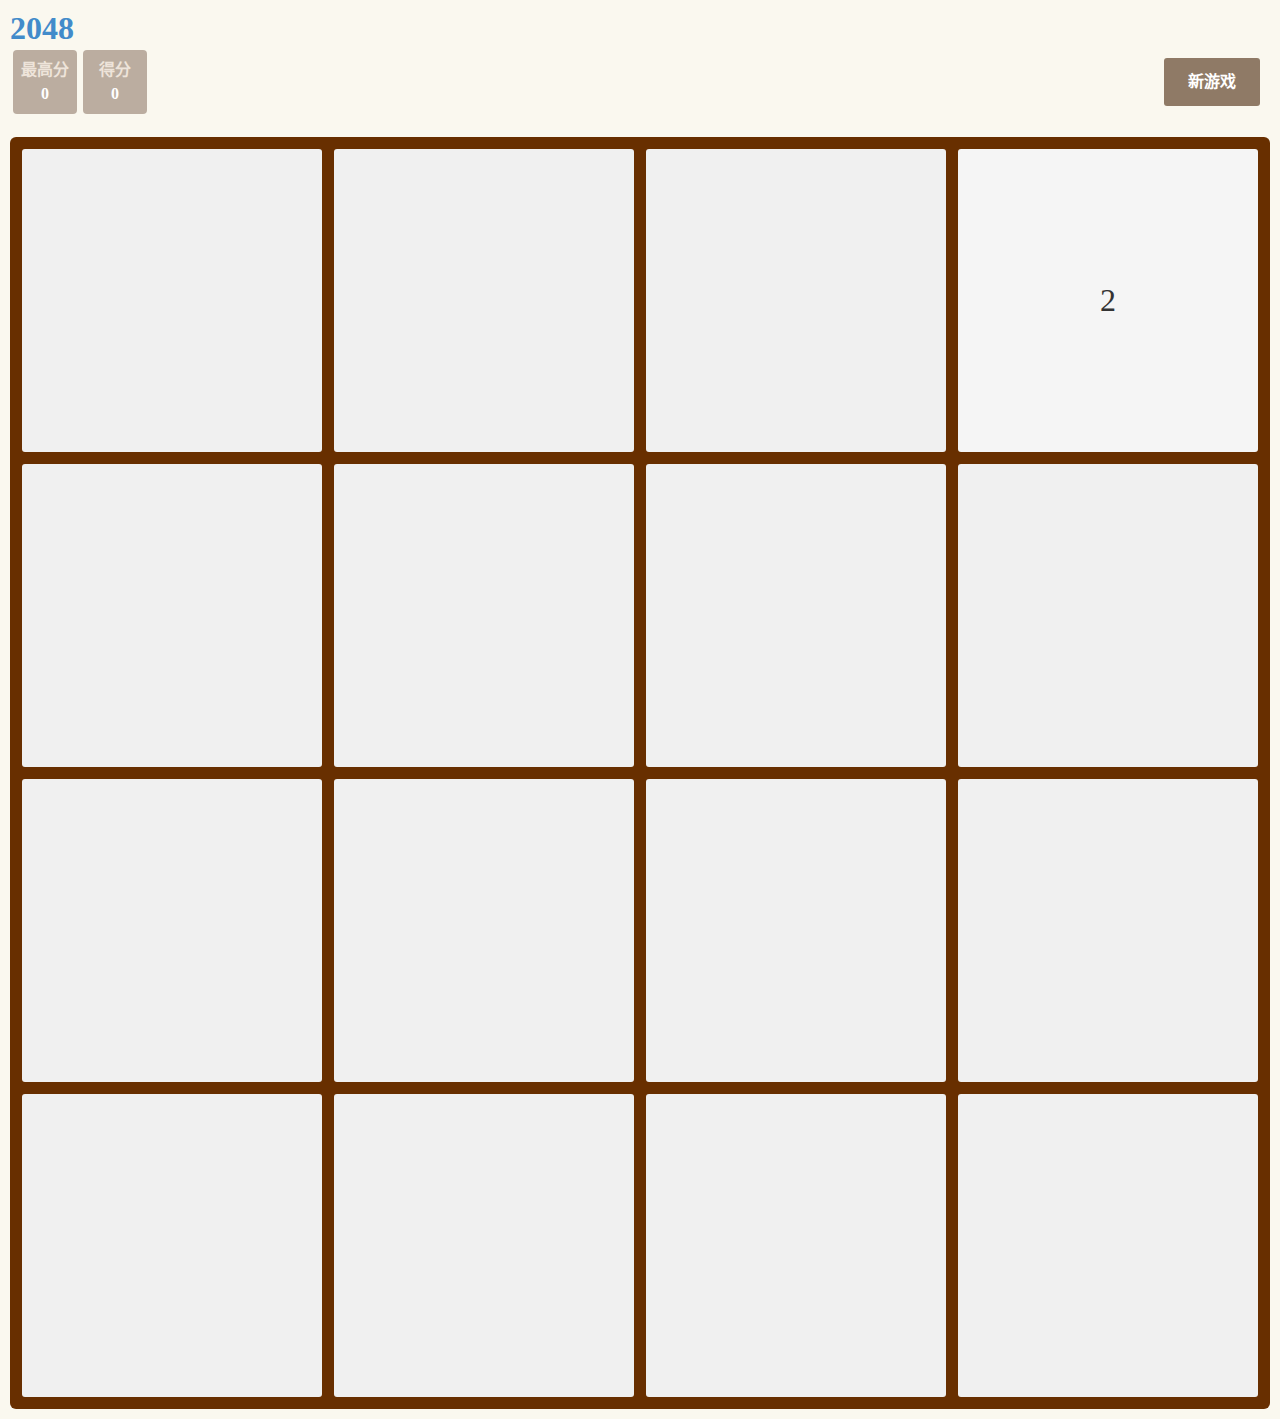
==== games/02-2048.html @ ab2e21b5 "upload 2 little game" ====
<!DOCTYPE html>
<html lang="zh-CN">
<head>
    <meta charset="UTF-8">
    <meta name="viewport" content="width=device-width, initial-scale=1.0">
    <meta http-equiv="X-UA-Compatible" content="ie=edge">
    <title>Lxx's Little game</title>
    <meta name="description" content="Finish in 2024-04-06 Night">
    <script>
        let score = 0;
        let best = 0;
        let mapSize = 4;

        let tSrartX = 0;
        let tStartY = 0;
        let tEndX = 0;
        let tEndY = 0;

        let map = [
            [0, 4, 0, 2],
            [2, 0, 0, 4],
            [2, 0, 0, 0],
            [0, 0, 4, 4],
        ]
        window.onload = firstStartUp;
        function firstStartUp() {
            resetGame()
            
            best = window.localStorage.getItem('best') || 0
            bulidMap()
            window.addEventListener('keydown', event => {
                if (event.key.indexOf('Arrow') != 0) return;
                let direction = event.key.replace('Arrow', '')
                move(map, direction)
                bulidMap()
            })
            const node = document.querySelector('#gameZone')
            window.addEventListener('touchstart', event => {
                tSrartX = event.touches[0].clientX;
                tSrartY = event.touches[0].clientY;
            })
            window.addEventListener('touchmove', event => {
                tEndX = event.touches[0].clientX;
                tEndY = event.touches[0].clientY;
            })
            window.addEventListener('touchend', event => {
                const deltaX = tEndX - tSrartX;
                const deltaY = tEndY - tSrartY;
                if (Math.abs(deltaX) > Math.abs(deltaY)) {
                    if (deltaX > 0) {
                        console.log('Right')
                        move(map, 'Right')
                    } else {
                        console.log('Left')
                        move(map, 'Left')
                    }
                } else{
                    if (deltaY > 0) {
                        console.log('Down')
                        move(map, 'Down')
                    } else {
                        console.log('Up')
                        move(map, 'Up')
                    }
                }
                bulidMap()
            })
        }
        function bulidMap() {
            document.querySelector("#score").innerHTML = score;
            document.querySelector("#best").innerHTML = best;
            const html = document.querySelector("#gameZone")
            const boxWidth = html.clientWidth 
            const boxSize = Math.floor(boxWidth / mapSize)
            let str = ``
            map.forEach(row => {
                str += '<div class="row">'
                row.forEach(item => {
                    str += `<div class="block color${item}" style="width: ${boxSize}px;height:${boxSize - 12}px;line-height: ${boxSize - 12}px;">${item || ''}</div>`
                })
                str += '</div>'
            });

            html.innerHTML = str
        }
        function getZeroList() {
            const list = []
            map.forEach((row, y) => {
                row.forEach((value, x) => {
                    if (value === 0) {
                        list.push([x, y])
                    }
                })
            })
            return list
        }
        function addRandom() {
           const list = getZeroList()
           if (list.length == 0) return false
           const index = Math.floor(Math.random() * list.length)
           const [tX, tY] = list[index];
           map[tY][tX] = Math.random() < 0.5 ? 4 : 2
           return true
        }
        function gameEnd() {
            alert('gameEnd')
        }
        function resetGame() {
            score = 0
            map = []
            for (let x = 0; x < mapSize; x++) {
                let row = []
                for (let y = 0; y < mapSize; y++) {
                    row.push(0)                    
                }
                map.push(row)
            }
            addRandom();
            bulidMap()
        }
        function mapCheck() {
            let list = getZeroList()
            const full = list.length === 0
            let end = true
            map.forEach((row, y) => {
                row.forEach((value, x) => {
                    if (x + 1 < row.length && value === map[y][x + 1]) {
                        end = false
                    }
                    if (y + 1 < map.length && value === map[y + 1][x]) {
                        end = false
                    }
                })
            })
            return full && end
        }
        function move(map, direction) {
            const rows = map.length;
            const columns = map[0].length;
            let hasChange = false;
            function _getNext(x,y) {
                switch (direction) {
                    case 'Up':
                        return [x, y + 1]
                    case 'Down':
                        return [x, y - 1]
                    case 'Left':
                        return [x + 1, y]
                    case 'Right':
                        return [x - 1, y]
                    default:
                        break;
                }
            }
            function _inMap(x, y) {
                return x >= 0 && x < columns && y >= 0 && y < rows;
            }
            function _getNextNonZero(x, y) {
                let [nextX, nextY] = _getNext(x, y)
                if (!_inMap(nextX, nextY)) return null;
                while (_inMap(nextX, nextY)) {
                    const value = map[nextY][nextX];
                    if (value != 0) return [nextX, nextY, value];
                    [nextX, nextY] = _getNext(nextX, nextY);
                }
            }
            function _calc(x, y) {
                if (!_inMap(x, y)) return null;
                const value = map[y][x];
                const next = _getNextNonZero(x, y)
                if(!next) return null;
                const [nextX, nextY, nextV] = next;
                if (value === 0) {
                    map[y][x] = nextV;
                    map[nextY][nextX] = 0;
                    hasChange = true
                    _calc(x,y)
                } else if (value === nextV) {
                    map[y][x] += nextV;
                    map[nextY][nextX] = 0;
                    hasChange = true
                    setscore(value * 2)
                }
                _calc(..._getNext(x, y))
            }
            switch (direction) {
                case 'Up':
                    for (let x = 0; x < columns; x++) {
                        _calc(x, 0)
                    }
                    break;
                case 'Down':
                    for (let x = 0; x < columns; x++) {
                        _calc(x, rows - 1)
                    }
                    break;
                case 'Left':
                    for (let y = 0; y < rows; y++) {
                        _calc(0, y)
                    }
                    break;
                case 'Right':
                    for (let y = 0; y < rows; y++) {
                        _calc(columns - 1, y)
                    }
                    break;
                default:
                    break;
            }
            // if (hasChange) let add = addRandom()
            if ((hasChange && !addRandom()) && mapCheck()) {
                gameEnd()
            }
        }
        function setscore(value) {
            score = value;
            if (score > best) {
                best= score;
                window.localStorage.setItem('best', best)
            }

        }
    </script>
    <style>
        * {padding: 0;margin: 0;border: 0 none rgba(0, 0, 0, 0);}
        body{background-color: #faf8ef;padding: 10px;overflow: hidden;}
        .container {width: 100%;color: #428bca;}
        .row {width: 100%;display: flex;align-items: center;justify-content: space-between;}
        .row>* {position: relative;min-height: 1px;display: block;text-align: center;flex: 1;}
        #gameZone {
            box-sizing: border-box;
            background: #682f00;
            border-radius: 6px;
            padding: 6px;
            user-select: none;
            margin-top: 20px;
        }
        .block {
            box-sizing: border-box;
            margin: 6px;
            border-radius: 3px;
            font-size: 2em;
        }
        .color0 {
            background-color: #f0f0f0;
        }
        .color2 {
            background-color: #f5f5f5;
            color: #333;
        }
        .color4 {
            background-color: #ccc;
            color: #333;
        }
        .color8 {
            background-color: #a9a9a9;
            color: #333;
        }
        .color16 {
            background-color: #8b4513;
            color: #333;
        }
        .color32 {
            background-color: #ff8c00;
            color: #333;
        }
        .color64 {
            background-color: #ffa500;
            color: #333;
        }
        .color128 {
            background-color: #ffd700;
            color: #333;
        }
        .color256 {
            background-color: #008000;
            color: #333;
        }
        .color512 {
            background-color: #006400;
            color: #333;
        }
        .color1024 {
            background-color: #00ff00;
            color: #333;
        }
        .color2048 {
            background-color: #00ff7f;
            color: #333;
        }
        .score {
            background-color: #bbada0;
            color: #eee4da;
            display: block;
            width: 4em;
            height: 3em;
            text-align: center;
            line-height: 1.5em;
            padding: 0.5em 0;
            border-radius: 4px;
            margin: 3px;
            font-weight: 600;
        }
        .score .number {
            color: #fff;
            display: block;
        }
        .garp { flex-grow: 1;}
        #newGame {
            font-weight: 600;
            background-color: #8f7a66;
            color: #fff;
            line-height: 3em;
            height: 3em;
            width: 6em;
            text-align: center;
            margin-right: 10px;
            border-radius: 3px;
        }
    </style>
</head>
<body>
    <div id="context">
        <div class="container">
            <h1>2048</h1>
        </div>
        <div style="display: flex;align-items: center;">
            <div class="score">最高分<span class="number" id="best"></span></div>
            <div class="score">得分<span class="number" id="score"></span></div>
            
            <div class="garp"></div>
            <div id="newGame" onclick="resetGame()">新游戏</div>
        </div>
        <div id="gameZone"></div>
    </div>
</body>
</html>
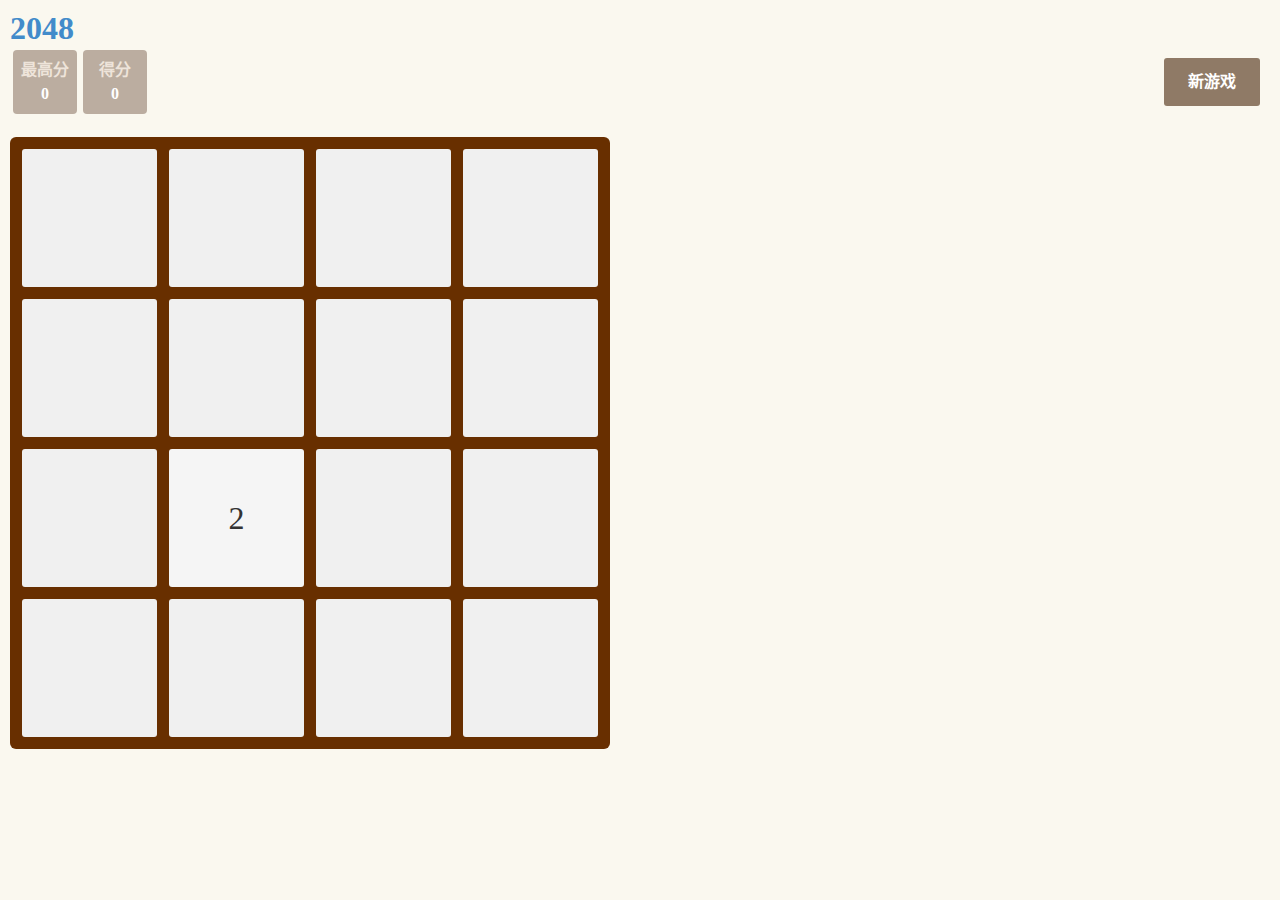
==== commit 23ef521a: "add max-width for game 2048" ====
--- a/games/02-2048.html
+++ b/games/02-2048.html
@@ -234,6 +234,7 @@
             padding: 6px;
             user-select: none;
             margin-top: 20px;
+            max-width: 600px;
         }
         .block {
             box-sizing: border-box;
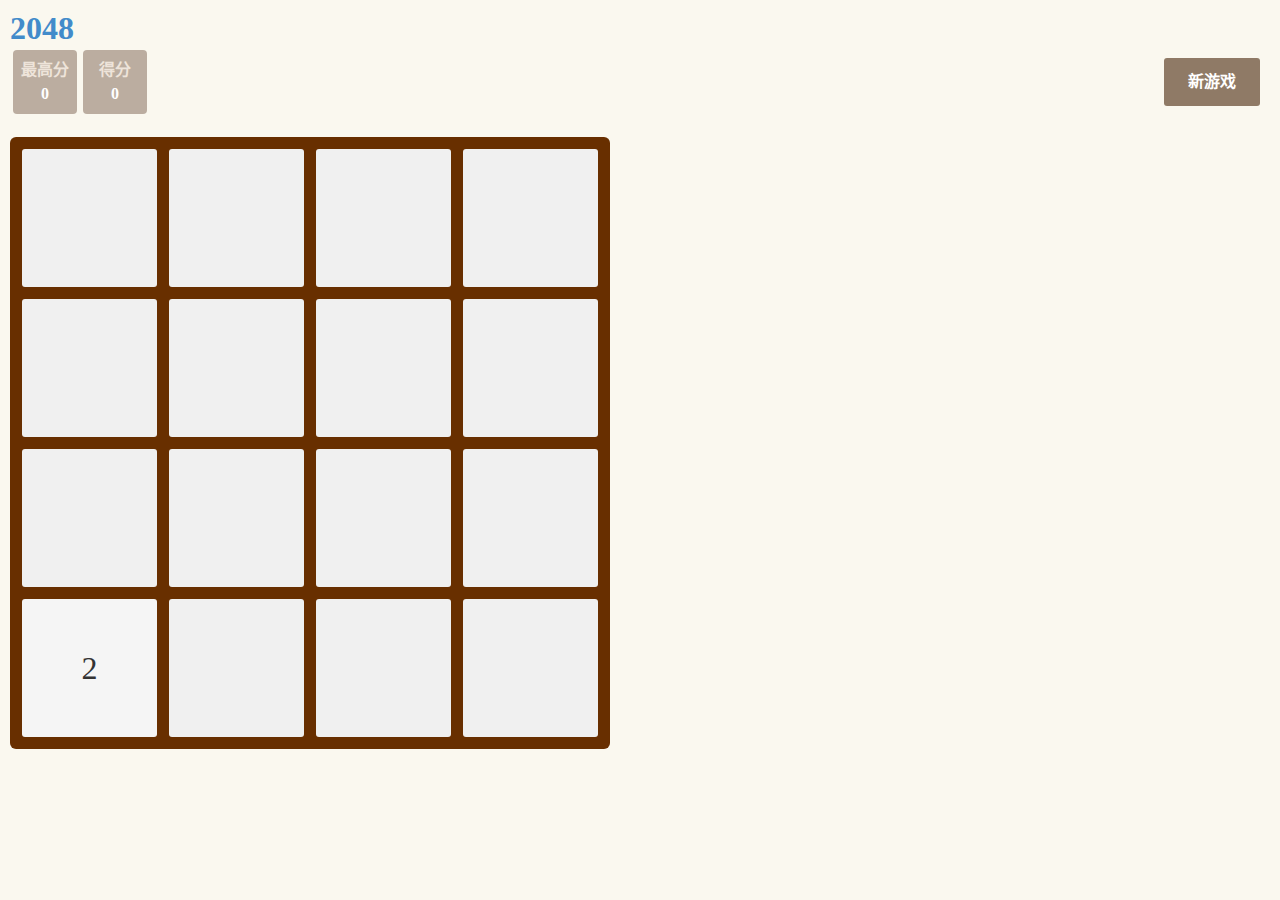
==== commit 548349c3: "prettier code" ====
--- a/games/02-2048.html
+++ b/games/02-2048.html
@@ -1,5 +1,6 @@
 <!DOCTYPE html>
 <html lang="zh-CN">
+
 <head>
     <meta charset="UTF-8">
     <meta name="viewport" content="width=device-width, initial-scale=1.0">
@@ -25,7 +26,7 @@
         window.onload = firstStartUp;
         function firstStartUp() {
             resetGame()
-            
+
             best = window.localStorage.getItem('best') || 0
             bulidMap()
             window.addEventListener('keydown', event => {
@@ -54,7 +55,7 @@
                         console.log('Left')
                         move(map, 'Left')
                     }
-                } else{
+                } else {
                     if (deltaY > 0) {
                         console.log('Down')
                         move(map, 'Down')
@@ -70,7 +71,7 @@
             document.querySelector("#score").innerHTML = score;
             document.querySelector("#best").innerHTML = best;
             const html = document.querySelector("#gameZone")
-            const boxWidth = html.clientWidth 
+            const boxWidth = html.clientWidth
             const boxSize = Math.floor(boxWidth / mapSize)
             let str = ``
             map.forEach(row => {
@@ -95,12 +96,12 @@
             return list
         }
         function addRandom() {
-           const list = getZeroList()
-           if (list.length == 0) return false
-           const index = Math.floor(Math.random() * list.length)
-           const [tX, tY] = list[index];
-           map[tY][tX] = Math.random() < 0.5 ? 4 : 2
-           return true
+            const list = getZeroList()
+            if (list.length == 0) return false
+            const index = Math.floor(Math.random() * list.length)
+            const [tX, tY] = list[index];
+            map[tY][tX] = Math.random() < 0.5 ? 4 : 2
+            return true
         }
         function gameEnd() {
             alert('gameEnd')
@@ -111,7 +112,7 @@
             for (let x = 0; x < mapSize; x++) {
                 let row = []
                 for (let y = 0; y < mapSize; y++) {
-                    row.push(0)                    
+                    row.push(0)
                 }
                 map.push(row)
             }
@@ -138,7 +139,7 @@
             const rows = map.length;
             const columns = map[0].length;
             let hasChange = false;
-            function _getNext(x,y) {
+            function _getNext(x, y) {
                 switch (direction) {
                     case 'Up':
                         return [x, y + 1]
@@ -168,13 +169,13 @@
                 if (!_inMap(x, y)) return null;
                 const value = map[y][x];
                 const next = _getNextNonZero(x, y)
-                if(!next) return null;
+                if (!next) return null;
                 const [nextX, nextY, nextV] = next;
                 if (value === 0) {
                     map[y][x] = nextV;
                     map[nextY][nextX] = 0;
                     hasChange = true
-                    _calc(x,y)
+                    _calc(x, y)
                 } else if (value === nextV) {
                     map[y][x] += nextV;
                     map[nextY][nextX] = 0;
@@ -215,18 +216,45 @@
         function setscore(value) {
             score = value;
             if (score > best) {
-                best= score;
+                best = score;
                 window.localStorage.setItem('best', best)
             }
 
         }
     </script>
     <style>
-        * {padding: 0;margin: 0;border: 0 none rgba(0, 0, 0, 0);}
-        body{background-color: #faf8ef;padding: 10px;overflow: hidden;}
-        .container {width: 100%;color: #428bca;}
-        .row {width: 100%;display: flex;align-items: center;justify-content: space-between;}
-        .row>* {position: relative;min-height: 1px;display: block;text-align: center;flex: 1;}
+        * {
+            padding: 0;
+            margin: 0;
+            border: 0 none rgba(0, 0, 0, 0);
+        }
+
+        body {
+            background-color: #faf8ef;
+            padding: 10px;
+            overflow: hidden;
+        }
+
+        .container {
+            width: 100%;
+            color: #428bca;
+        }
+
+        .row {
+            width: 100%;
+            display: flex;
+            align-items: center;
+            justify-content: space-between;
+        }
+
+        .row>* {
+            position: relative;
+            min-height: 1px;
+            display: block;
+            text-align: center;
+            flex: 1;
+        }
+
         #gameZone {
             box-sizing: border-box;
             background: #682f00;
@@ -236,59 +264,73 @@
             margin-top: 20px;
             max-width: 600px;
         }
+
         .block {
             box-sizing: border-box;
             margin: 6px;
             border-radius: 3px;
             font-size: 2em;
         }
+
         .color0 {
             background-color: #f0f0f0;
         }
+
         .color2 {
             background-color: #f5f5f5;
             color: #333;
         }
+
         .color4 {
             background-color: #ccc;
             color: #333;
         }
+
         .color8 {
             background-color: #a9a9a9;
             color: #333;
         }
+
         .color16 {
             background-color: #8b4513;
             color: #333;
         }
+
         .color32 {
             background-color: #ff8c00;
             color: #333;
         }
+
         .color64 {
             background-color: #ffa500;
             color: #333;
         }
+
         .color128 {
             background-color: #ffd700;
             color: #333;
         }
+
         .color256 {
             background-color: #008000;
             color: #333;
         }
+
         .color512 {
             background-color: #006400;
             color: #333;
         }
+
         .color1024 {
             background-color: #00ff00;
             color: #333;
         }
+
         .color2048 {
             background-color: #00ff7f;
             color: #333;
         }
+
         .score {
             background-color: #bbada0;
             color: #eee4da;
@@ -302,11 +344,16 @@
             margin: 3px;
             font-weight: 600;
         }
+
         .score .number {
             color: #fff;
             display: block;
         }
-        .garp { flex-grow: 1;}
+
+        .garp {
+            flex-grow: 1;
+        }
+
         #newGame {
             font-weight: 600;
             background-color: #8f7a66;
@@ -320,6 +367,7 @@
         }
     </style>
 </head>
+
 <body>
     <div id="context">
         <div class="container">
@@ -328,11 +376,12 @@
         <div style="display: flex;align-items: center;">
             <div class="score">最高分<span class="number" id="best"></span></div>
             <div class="score">得分<span class="number" id="score"></span></div>
-            
+
             <div class="garp"></div>
             <div id="newGame" onclick="resetGame()">新游戏</div>
         </div>
         <div id="gameZone"></div>
     </div>
 </body>
-</html>
+
+</html>